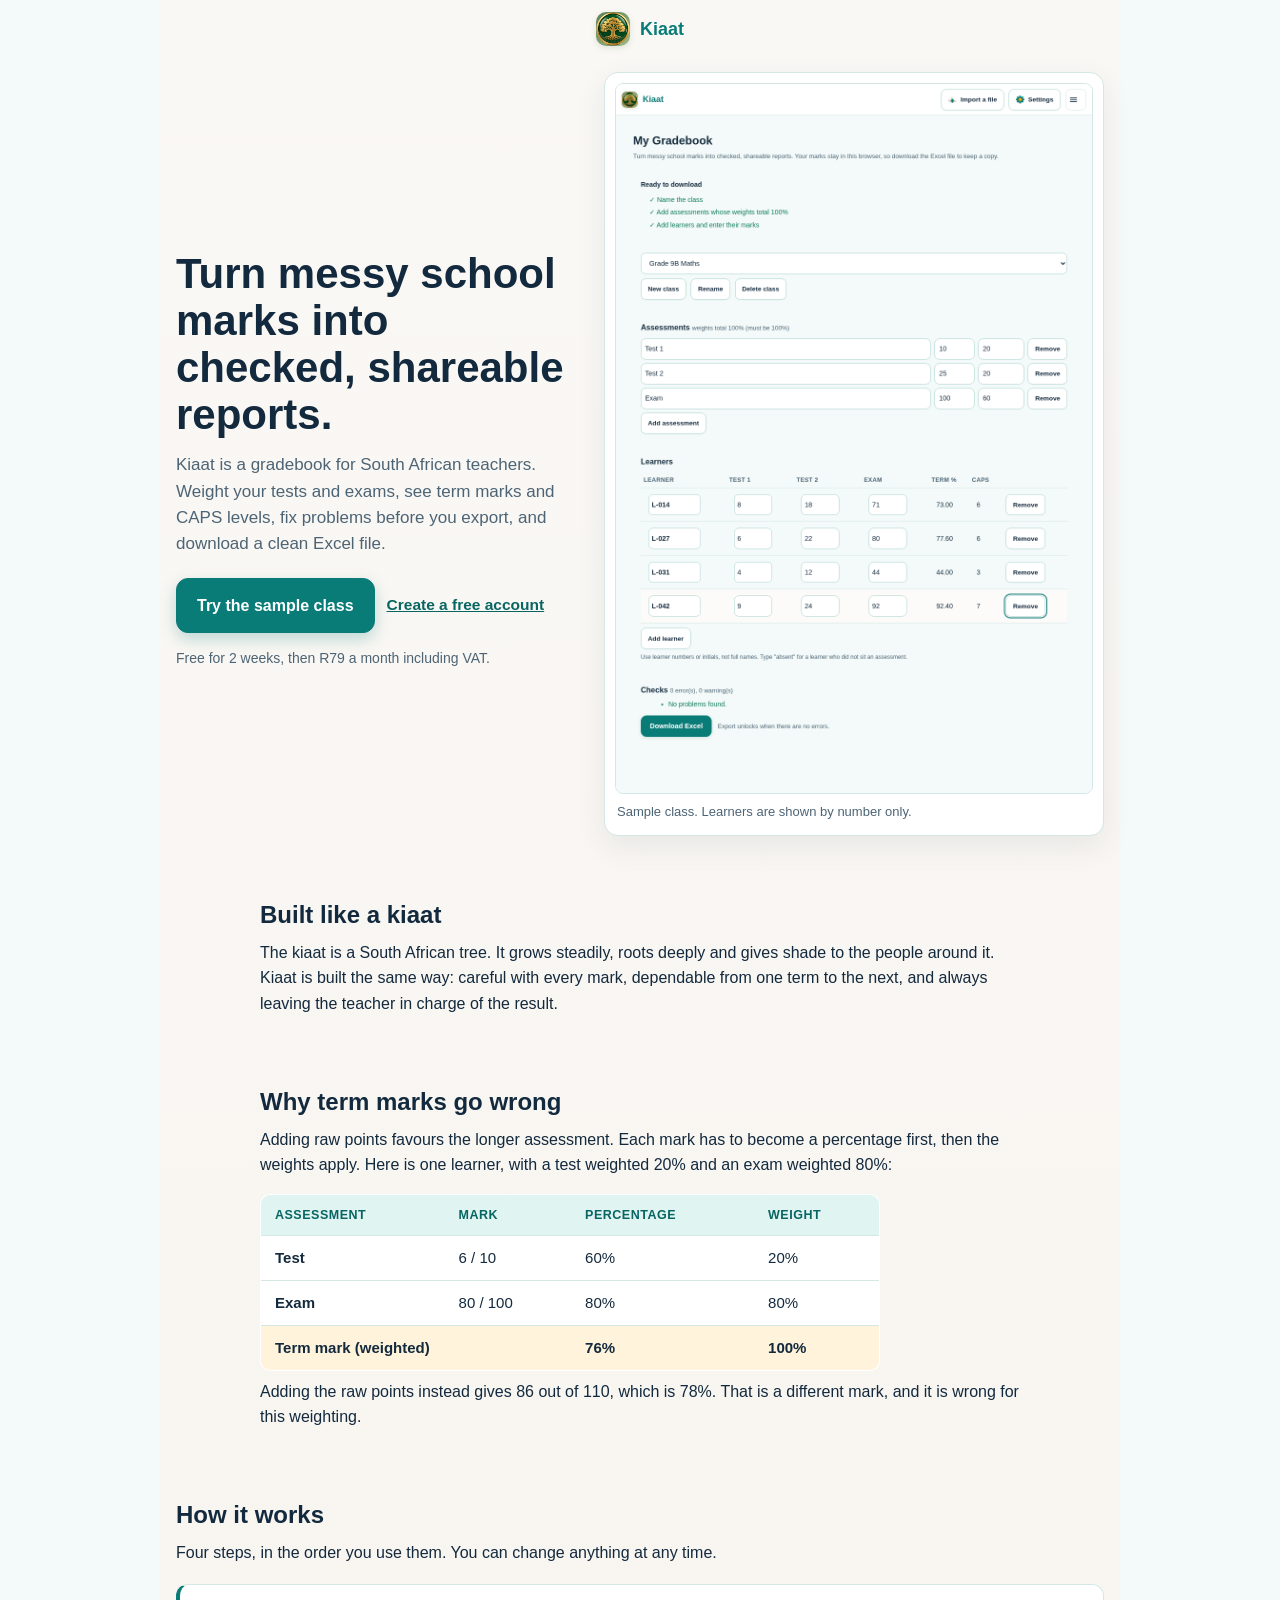
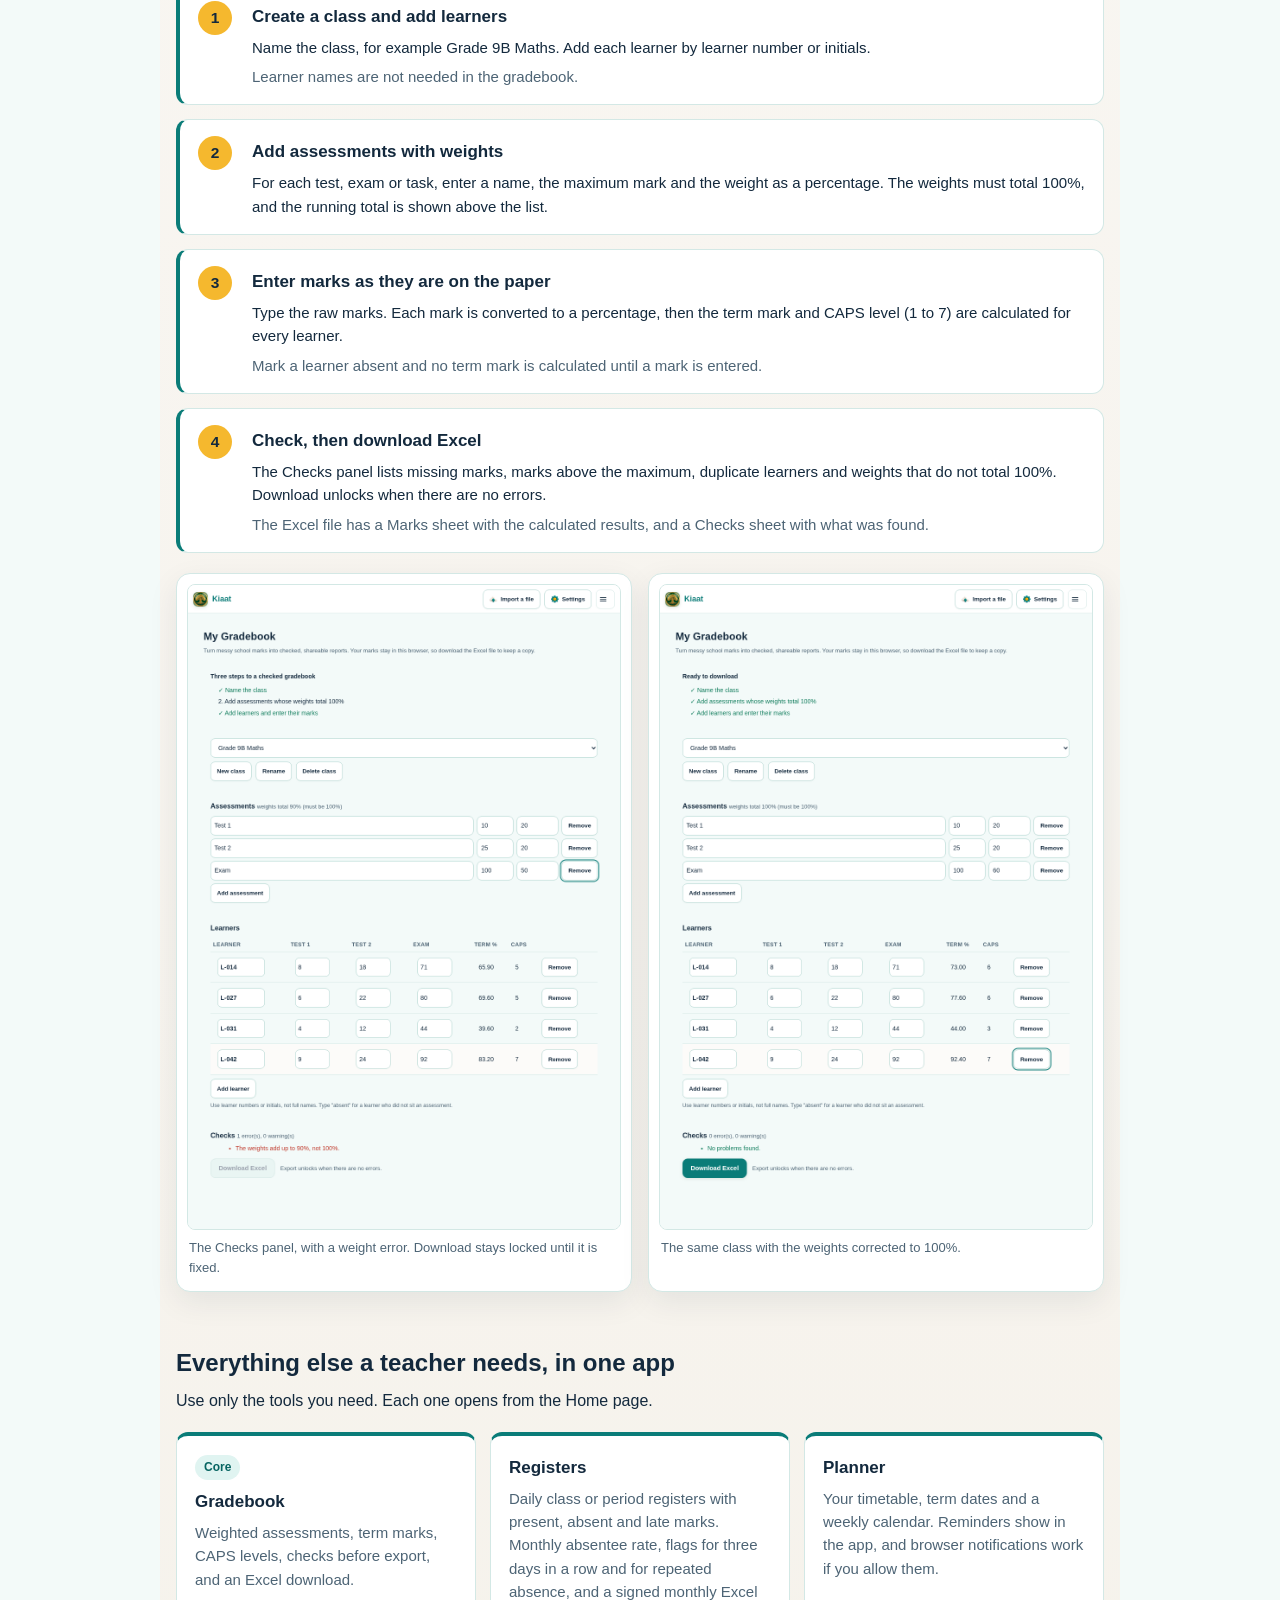
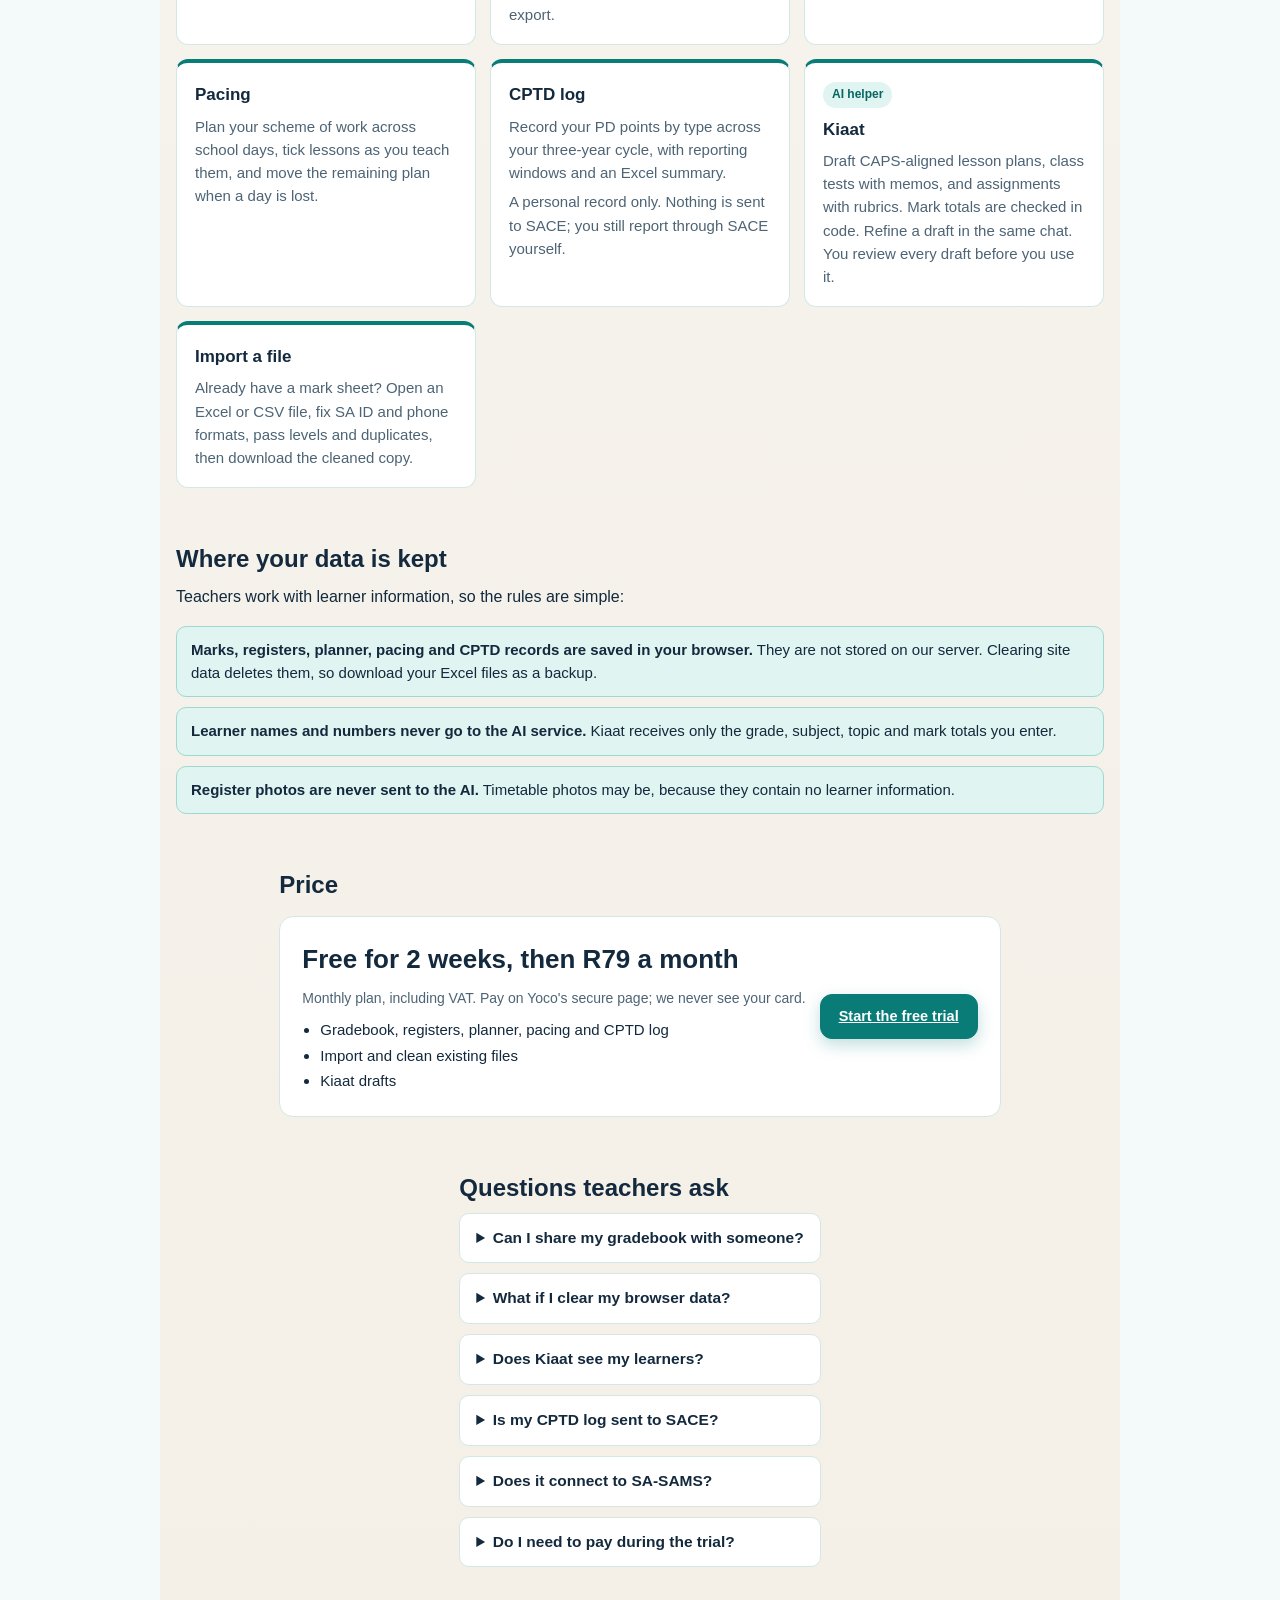
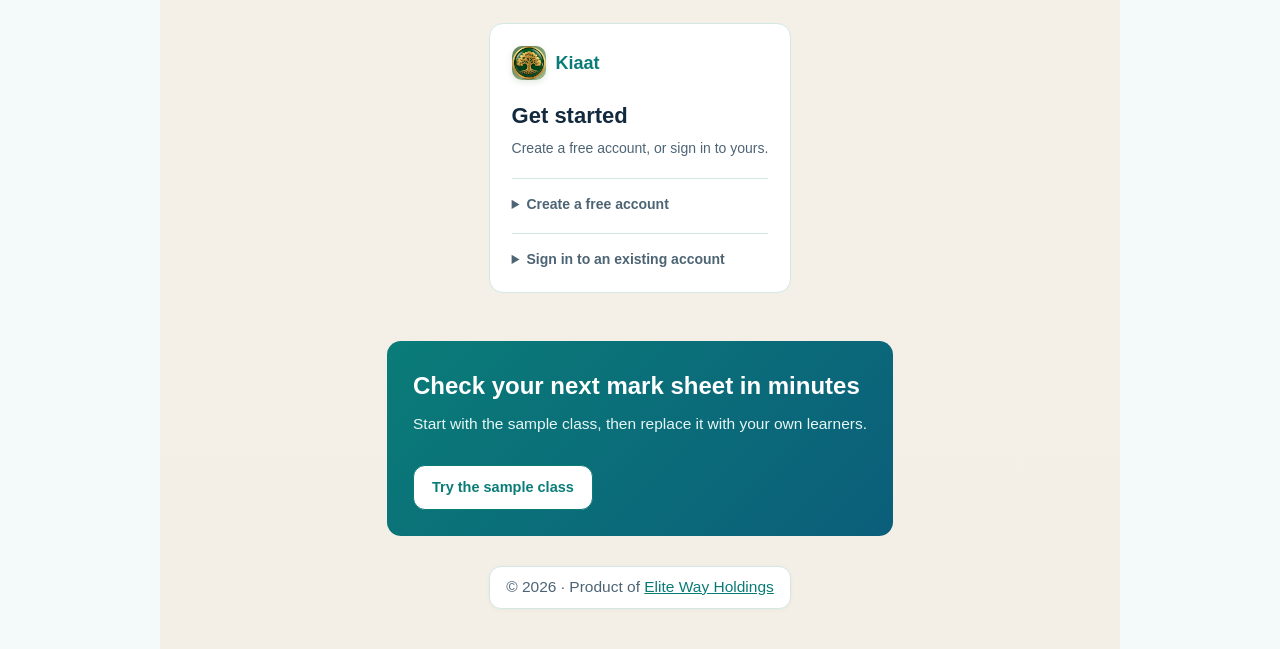
==== index.html @ b97c0412 "Rename platform to Kiaat; transparent emerald orb logo; larger header logo" ====
<!doctype html><html lang="en"><head><meta charset="utf-8"><meta name="viewport" content="width=device-width, initial-scale=1"><meta name="theme-color" content="#0A7C78"><title>Kiaat: weighted gradebook and CAPS levels for South African teachers</title><meta name="description" content="A gradebook for South African teachers with weighted assessments, CAPS levels and checks before you export to Excel. Free for 2 weeks, then R79 a month."><meta name="robots" content="index,follow,max-image-preview:large"><link rel="canonical" href="https://demo0ps.github.io/EliteSheets/"><meta property="og:type" content="website"><meta property="og:site_name" content="Kiaat"><meta property="og:title" content="Kiaat: weighted gradebook and CAPS levels for South African teachers"><meta property="og:description" content="A gradebook for South African teachers with weighted assessments, CAPS levels and checks before you export to Excel. Free for 2 weeks, then R79 a month."><meta property="og:url" content="https://demo0ps.github.io/EliteSheets/"><meta property="og:image" content="https://demo0ps.github.io/EliteSheets/web/landing-gradebook.png"><meta name="twitter:card" content="summary_large_image"><meta name="twitter:title" content="Kiaat: weighted gradebook and CAPS levels for South African teachers"><meta name="twitter:description" content="A gradebook for South African teachers with weighted assessments, CAPS levels and checks before you export to Excel. Free for 2 weeks, then R79 a month."><script type="application/ld+json">{"@context": "https://schema.org", "@graph": [{"@type": "SoftwareApplication", "name": "Kiaat", "applicationCategory": "EducationalApplication", "operatingSystem": "Any modern web browser", "description": "A gradebook for South African teachers with weighted assessments, CAPS levels and checks before you export to Excel. Free for 2 weeks, then R79 a month.", "offers": [{"@type": "Offer", "price": "0", "priceCurrency": "ZAR", "name": "2-week free trial"}, {"@type": "Offer", "price": "35", "priceCurrency": "ZAR", "name": "Monthly plan", "description": "R79 a month after the 2-week trial"}], "provider": {"@type": "Organization", "name": "Elite Way Holdings"}, "url": "https://demo0ps.github.io/EliteSheets/"}, {"@type": "FAQPage", "mainEntity": [{"@type": "Question", "name": "Is my data safe?", "acceptedAnswer": {"@type": "Answer", "text": "Gradebook marks are saved in this browser and are not sent to our server. Export the Excel file to keep a copy."}}, {"@type": "Question", "name": "What if I clear my browser data?", "acceptedAnswer": {"@type": "Answer", "text": "Clearing site data removes the saved marks. Export before you clear it, or before you switch computers."}}, {"@type": "Question", "name": "Does it work with SA-SAMS?", "acceptedAnswer": {"@type": "Answer", "text": "Kiaat does not connect to SA-SAMS. You export the checked marks and copy them across yourself."}}, {"@type": "Question", "name": "What does it cost?", "acceptedAnswer": {"@type": "Answer", "text": "Free for 2 weeks, then R79 a month."}}]}]}</script><link rel="icon" href="data:image/svg+xml,%3Csvg xmlns='http://www.w3.org/2000/svg' viewBox='0 0 32 32'%3E%3Crect width='32' height='32' rx='8' fill='%230A7C78'/%3E%3Cpath d='M8 8h16v16H8zM8 14h16M14 8v16M8 19h16M19 8v16' fill='none' stroke='white' stroke-width='1.5'/%3E%3C/svg%3E"><link rel="stylesheet" href="./web/styles.css?v=a200178c99a2"><script src="./web/app.js?v=a6cea14a397e" defer></script></head><body class="light"><a class="skip" href="#main">Skip to main content</a><div id="root"><noscript><main style="max-width:760px;margin:40px auto;padding:0 20px;font-family:sans-serif;color:#13293D"><h1>Turn messy school marks into checked, shareable reports.</h1><p>Kiaat is a gradebook for South African teachers. Build weighted assessments, see term marks and CAPS levels, run checks, and download a clean Excel file. Your marks stay in your browser. Free for 2 weeks, then R79 a month. Please enable JavaScript to use the app.</p><h2>Questions teachers ask</h2><h3>Is my data safe?</h3><p>Gradebook marks are saved in this browser and are not sent to our server. Export the Excel file to keep a copy.</p><h3>What if I clear my browser data?</h3><p>Clearing site data removes the saved marks. Export before you clear it, or before you switch computers.</p><h3>Does it work with SA-SAMS?</h3><p>Kiaat does not connect to SA-SAMS. You export the checked marks and copy them across yourself.</p><h3>What does it cost?</h3><p>Free for 2 weeks, then R79 a month.</p></main></noscript></div><div id="toast" role="status" aria-live="polite"></div><div id="modal" class="modal" hidden><div class="modal-card" role="dialog" aria-modal="true" aria-labelledby="modal-title"><div class="modal-head"><h2 id="modal-title"></h2><button id="close-modal" class="icon-button" aria-label="Close dialog">×</button></div><div id="modal-content"></div></div></div></body></html>
---- web/styles.css ----
:root, body.light {
  --bg: #F3FAF9;
  --panel: #FFFFFF;
  --panel2: #E9F5F3;
  --panel3: #DCEFEB;
  --line: #D3E8E5;
  --line-strong: #A6D0CA;
  --ink: #13293D;
  --muted: #4D6475;
  --accent: #0A7C78;
  --accent-hover: #076562;
  --accent-soft: #E0F4F1;
  --accent-border: #9ED8D1;
  --gold: #D98E04;
  --gold-soft: #FFF4DB;
  --good: #0E7C5B;
  --good-soft: #DDF5EC;
  --warn: #A35F00;
  --warn-soft: #FFF1D6;
  --bad: #C0392B;
  --bad-soft: #FDE4E0;
  --radius: 16px;
  --font: Inter, -apple-system, BlinkMacSystemFont, "Segoe UI", Roboto, sans-serif;
  --mono: ui-monospace, SFMono-Regular, Menlo, Consolas, monospace;
}

* { box-sizing: border-box; }
html, body {
  margin: 0;
  min-height: 100%;
  background: var(--bg);
  color: var(--ink);
  font-family: var(--font);
  font-size: 15.5px;
  line-height: 1.6;
  -webkit-font-smoothing: antialiased;
}
button, input, select, textarea { font: inherit; color: inherit; }
button { cursor: pointer; }
a { color: var(--accent); text-decoration: underline; }
.skip {
  position: absolute;
  left: -9999px;
  top: 10px;
  z-index: 100;
  padding: 8px 14px;
  border-radius: 8px;
  background: var(--accent);
  color: #ffffff;
  font-weight: 600;
  text-decoration: none;
}
.skip:focus { left: 12px; }
h1, h2, h3, h4, p { margin: 0; }
p { color: var(--muted); }
.mono { font-family: var(--mono); }

.icon { width: 17px; height: 17px; flex: none; }
.logo {
  display: inline-flex;
  align-items: center;
  gap: 10px;
  font-weight: 700;
  font-size: 18px;
  color: var(--ink);
}
.logo b { color: var(--accent); }
.brand-by {
  display: inline-block;
  font-size: 12px;
  font-weight: 600;
  color: var(--muted);
  margin-left: 5px;
  padding: 2px 8px;
  border-radius: 999px;
  background: var(--panel2);
  border: 1px solid var(--line);
  vertical-align: middle;
}
.logo-box {
  width: 34px;
  height: 34px;
  border-radius: 10px;
  display: grid;
  place-items: center;
  background: linear-gradient(135deg, #5F7F55, #9CBA8A);
  color: #ffffff;
  box-shadow: 0 2px 6px rgba(95, 127, 85, 0.18);
}

/* Powered by Product credit footer */
.product-credit {
  display: inline-flex;
  align-items: center;
  justify-content: center;
  gap: 10px;
  padding: 8px 16px;
  border-radius: 12px;
  background: #FFFFFF;
  border: 1px solid var(--line);
  box-shadow: 0 1px 4px rgba(31, 41, 51, 0.04);
}
.product-credit span {
  font-size: 12.5px;
  font-weight: 600;
  color: #4B5563;
  letter-spacing: 0.01em;
}
.brand-logo-img {
  height: 34px;
  width: auto;
  display: block;
  object-fit: contain;
}
.signin-powered-wrap {
  margin-top: 24px;
  padding-top: 18px;
  border-top: 1px solid var(--line);
  display: flex;
  justify-content: center;
}
.app-footer {
  margin-top: auto;
  padding: 18px 28px;
  border-top: 1px solid var(--line);
  background: var(--panel);
  display: flex;
  align-items: center;
  justify-content: space-between;
  flex-wrap: wrap;
  gap: 14px;
}
.app-footer-left {
  font-size: 13.5px;
  color: var(--muted);
}

/* Calm Badges & Buttons */
.badge {
  display: inline-flex;
  align-items: center;
  gap: 6px;
  padding: 5px 12px;
  border-radius: 999px;
  border: 1px solid var(--line);
  background: var(--panel2);
  color: var(--ink);
  font-size: 12.5px;
  font-weight: 600;
  white-space: nowrap;
}
.badge.good { color: var(--good); border-color: #86EFAC; background: var(--good-soft); }
.badge.warn { color: var(--warn); border-color: #FCD34D; background: var(--warn-soft); }
.badge.purple { color: var(--accent); border-color: var(--accent-border); background: var(--accent-soft); }

.btn {
  display: inline-flex;
  align-items: center;
  justify-content: center;
  gap: 8px;
  min-height: 44px;
  padding: 10px 18px;
  border-radius: 12px;
  border: 1px solid var(--line-strong);
  background: var(--panel);
  color: var(--ink);
  font-weight: 600;
  font-size: 14.5px;
  transition: background .15s, border-color .15s, box-shadow .15s;
  box-shadow: 0 1px 2px rgba(31, 41, 51, 0.04);
}
.btn:hover:not(:disabled) {
  border-color: var(--accent);
  background: var(--panel2);
}
.btn.primary {
  background: var(--accent);
  border-color: var(--accent);
  color: #ffffff;
  box-shadow: 0 2px 6px rgba(95, 127, 85, 0.16);
}
.btn.primary:hover:not(:disabled) {
  background: var(--accent-hover);
  border-color: var(--accent-hover);
}
.btn.success {
  background: #15803D;
  border-color: #15803D;
  color: #ffffff;
}
.btn.success:hover:not(:disabled) {
  background: #166534;
}
.btn.cyan {
  background: var(--accent-soft);
  border-color: var(--accent-border);
  color: var(--accent);
}
.btn.danger {
  background: var(--bad-soft);
  border-color: #FCA5A5;
  color: var(--bad);
}
.btn.small {
  min-height: 38px;
  padding: 7px 14px;
  font-size: 13.5px;
  border-radius: 10px;
}
.btn:disabled {
  background: var(--panel2);
  color: #9CA3AF;
  border-color: var(--line);
  cursor: not-allowed;
  box-shadow: none;
}

.icon-button {
  width: 36px;
  height: 36px;
  border-radius: 10px;
  border: 1px solid var(--line);
  background: var(--panel);
  color: var(--ink);
  display: inline-grid;
  place-items: center;
}
.icon-button:hover {
  border-color: var(--accent);
  background: var(--accent-soft);
}

/* Calm, Warm Centered Welcome & Sign-In */
.login-minimal {
  min-height: 100vh;
  display: grid;
  place-items: center;
  padding: 32px 18px;
  background: linear-gradient(180deg, #FAF8F5 0%, #F3EFE6 100%);
}
.sign-card {
  width: 100%;
  max-width: 540px;
  border: 1px solid var(--line);
  border-radius: 22px;
  background: var(--panel);
  padding: 36px 34px;
  box-shadow: 0 12px 36px rgba(31, 41, 51, 0.06);
}
.sign-card h1 {
  font-size: 26px;
  letter-spacing: -0.4px;
  margin-top: 18px;
  color: var(--ink);
}
.sign-card > p {
  margin-top: 8px;
  font-size: 15.5px;
  color: var(--muted);
}
.demo-actions {
  display: grid;
  gap: 12px;
  margin-top: 24px;
}
.demo-actions .btn { width: 100%; }
.divider-details {
  margin-top: 18px;
  border-top: 1px solid var(--line);
  padding-top: 14px;
}
.divider-details summary {
  font-size: 14px;
  font-weight: 600;
  color: var(--muted);
  cursor: pointer;
}
.divider-details summary:hover {
  color: var(--accent);
}
label {
  display: block;
  font-size: 13.5px;
  font-weight: 600;
  color: var(--ink);
  margin: 14px 0 6px;
}
input, select, textarea {
  width: 100%;
  padding: 10px 13px;
  border-radius: 10px;
  border: 1px solid var(--line-strong);
  background: var(--panel);
  color: var(--ink);
  font-size: 14.5px;
}
input::placeholder, textarea::placeholder { color: #8C9490; }
input:focus-visible, select:focus-visible, textarea:focus-visible, button:focus-visible, [tabindex]:focus-visible, summary:focus-visible {
  outline: 2px solid var(--accent);
  outline-offset: 2px;
}

/* Spacious, Calm Top Bar */
.shell {
  min-height: 100vh;
  display: flex;
  flex-direction: column;
}
.topbar {
  min-height: 66px;
  padding: 12px 28px;
  border-bottom: 1px solid var(--line);
  background: var(--panel);
  display: flex;
  align-items: center;
  justify-content: space-between;
  gap: 16px;
  flex-wrap: wrap;
}
.topbar-left {
  display: flex;
  align-items: center;
  gap: 24px;
  flex-wrap: wrap;
}
.nav {
  display: flex;
  align-items: center;
  gap: 8px;
  flex-wrap: wrap;
}
.nav-btn {
  display: inline-flex;
  align-items: center;
  gap: 8px;
  padding: 9px 15px;
  border-radius: 11px;
  border: 1px solid transparent;
  background: transparent;
  color: var(--muted);
  font-size: 14.5px;
  font-weight: 600;
}
.nav-btn:hover {
  color: var(--ink);
  background: var(--panel2);
}
.nav-btn.active {
  background: var(--accent-soft);
  color: var(--accent);
  border-color: var(--accent-border);
}
.topbar-right {
  display: flex;
  align-items: center;
  gap: 10px;
  flex-wrap: wrap;
}
.topbar-right select {
  width: auto;
  min-width: 180px;
  padding: 8px 12px;
  font-size: 13.5px;
  background: var(--panel2);
  border-color: var(--line-strong);
}
.mobile-logout { display: none; }

.page {
  width: 100%;
  max-width: 1400px;
  margin: 0 auto;
  padding: 34px 36px 56px;
}

/* Spacious, Airy 2-Column Workspace */
.simple-studio {
  display: grid;
  grid-template-columns: minmax(360px, 440px) minmax(0, 1fr);
  gap: 32px;
  align-items: start;
}

.chat-card, .result-card, .card {
  border: 1px solid var(--line);
  border-radius: var(--radius);
  background: var(--panel);
  box-shadow: 0 4px 16px rgba(31, 41, 51, 0.03);
  overflow: hidden;
}

.chat-card {
  display: flex;
  flex-direction: column;
  min-height: 580px;
  max-height: 760px;
}

.chat-top {
  padding: 18px 20px;
  border-bottom: 1px solid var(--line);
  display: flex;
  align-items: center;
  justify-content: space-between;
  gap: 12px;
  background: var(--panel2);
}
.chat-top-title {
  display: flex;
  align-items: center;
  gap: 12px;
}
.bot-avatar {
  width: 36px;
  height: 36px;
  border-radius: 11px;
  display: grid;
  place-items: center;
  background: var(--accent-soft);
  color: var(--accent);
  border: 1px solid var(--accent-border);
  flex: none;
}
.chat-top h1 { font-size: 16.5px; font-weight: 700; color: var(--ink); }
.chat-top small { font-size: 13px; color: var(--muted); display: block; }

/* Simple Picker Bar inside Assistant */
.picker-bar {
  padding: 14px 18px;
  border-bottom: 1px solid var(--line);
  background: var(--bg);
  display: flex;
  flex-direction: column;
  gap: 10px;
}
.picker-row {
  display: flex;
  gap: 8px;
  align-items: center;
}
.picker-row select { flex: 1; min-width: 0; font-size: 13.5px; padding: 8px 10px; }
.upload-drawer summary {
  font-size: 13.5px;
  color: var(--accent);
  cursor: pointer;
  font-weight: 600;
}
.upload-grid {
  display: grid;
  grid-template-columns: 1fr 1fr;
  gap: 10px;
  margin-top: 10px;
}
.upload-box {
  border: 1.5px dashed var(--line-strong);
  border-radius: 12px;
  padding: 14px;
  background: var(--panel);
  cursor: pointer;
  margin: 0;
  transition: border-color .15s, background .15s;
}
.upload-box:hover {
  border-color: var(--accent);
  background: var(--accent-soft);
}
.upload-box strong { display: block; font-size: 13.5px; color: var(--ink); }
.upload-box small { font-size: 12.5px; color: var(--muted); }
.upload-box input { display: none; }
.file-list { display: flex; flex-wrap: wrap; gap: 6px; margin-top: 8px; }
.file-chip {
  font-size: 12.5px;
  padding: 4px 10px;
  border-radius: 8px;
  background: var(--panel2);
  color: var(--ink);
  border: 1px solid var(--line);
}

/* Conversation Messages */
.messages {
  flex: 1;
  overflow-y: auto;
  padding: 20px;
  display: flex;
  flex-direction: column;
  gap: 14px;
  background: var(--panel);
}
.msg {
  display: flex;
  flex-direction: column;
  gap: 4px;
  max-width: 92%;
}
.msg.user { align-self: flex-end; }
.msg-sender {
  font-size: 12px;
  font-weight: 600;
  color: var(--muted);
}
.msg.user .msg-sender { align-self: flex-end; }
.bubble {
  padding: 13px 16px;
  border-radius: 14px;
  background: var(--panel2);
  border: 1px solid var(--line);
  color: var(--ink);
  font-size: 14.5px;
  line-height: 1.55;
  white-space: pre-wrap;
  overflow-wrap: anywhere;
}
.msg.user .bubble {
  background: var(--accent);
  border-color: var(--accent);
  color: #ffffff;
}

/* Effortless Action Bar above Chat Input */
.quick-action-bar {
  padding: 12px 18px;
  border-top: 1px solid var(--line);
  background: var(--bg);
  display: flex;
  flex-direction: column;
  gap: 8px;
}
.quick-action-bar .btn { width: 100%; justify-content: center; }
.quick-chips {
  display: flex;
  gap: 8px;
  flex-wrap: wrap;
}
.chip {
  padding: 7px 13px;
  border-radius: 999px;
  border: 1px solid var(--line-strong);
  background: var(--panel);
  color: var(--ink);
  font-size: 13px;
  font-weight: 600;
}
.chip:hover {
  border-color: var(--accent);
  background: var(--accent-soft);
  color: var(--accent);
}

.chat-compose {
  padding: 14px 18px;
  border-top: 1px solid var(--line);
  background: var(--panel2);
  display: flex;
  gap: 10px;
  align-items: center;
}
.chat-compose textarea {
  resize: none;
  height: 44px;
  padding: 10px 13px;
  font-size: 14.5px;
  background: var(--panel);
}

/* Right Side: Clean Spreadsheet Result Card */
.result-head {
  padding: 18px 22px;
  border-bottom: 1px solid var(--line);
  display: flex;
  align-items: center;
  justify-content: space-between;
  gap: 14px;
  flex-wrap: wrap;
  background: var(--panel2);
}
.result-head h2 { font-size: 18px; color: var(--ink); }
.result-head small { font-size: 13.5px; color: var(--muted); display: block; margin-top: 2px; }
.result-actions {
  display: flex;
  align-items: center;
  gap: 10px;
  flex-wrap: wrap;
}

.table-scroll {
  overflow-x: auto;
  max-width: 100%;
  background: var(--panel);
  overscroll-behavior: contain;
}

/* Excel-style editable grid (desktop). Scrolling stays inside the grid box. */
.xl-namefield { display: flex; align-items: center; gap: 8px; font-size: 13px; color: var(--muted); }
.xl-namefield span { white-space: nowrap; font-weight: 600; }
.xl-namefield input { min-width: 220px; border: 1px solid var(--line-strong); border-radius: 8px; padding: 7px 10px; font: inherit; font-size: 14px; color: var(--ink); background: var(--panel); }
.xl-wrap { border: 1px solid var(--line-strong); border-radius: 10px; background: var(--panel); display: flex; flex-direction: column; outline: none; overflow: hidden; }
.xl-wrap:focus-visible { box-shadow: 0 0 0 3px var(--accent-soft), 0 0 0 4px var(--accent-border); }
.xl-formula-bar { display: flex; align-items: center; gap: 8px; padding: 6px 10px; border-bottom: 1px solid var(--line); background: var(--panel2); }
.xl-namebox { min-width: 74px; text-align: center; font-weight: 600; font-size: 13px; border: 1px solid var(--line); border-radius: 6px; padding: 4px 8px; background: var(--panel); color: var(--ink); }
.xl-fx { color: var(--muted); font-style: italic; font-size: 13px; }
.xl-fbar { flex: 1; min-width: 0; border: 1px solid var(--line); border-radius: 6px; padding: 5px 8px; font: inherit; font-size: 13.5px; background: var(--panel); color: var(--ink); }
.xl-save { font-size: 12px; color: var(--muted); white-space: nowrap; }
.xl-scroll { max-height: min(60vh, 560px); overflow: auto; overscroll-behavior: contain; position: relative; }
.xl-table { border-collapse: separate; border-spacing: 0; font-size: 13.5px; width: max-content; min-width: 100%; }
.xl-table th, .xl-table td { border-right: 1px solid var(--line); border-bottom: 1px solid var(--line); padding: 0 8px; height: 28px; line-height: 26px; white-space: nowrap; box-sizing: border-box; }
.xl-colh { position: sticky; top: 0; z-index: 2; background: var(--panel2); font-weight: 600; color: var(--muted); text-align: center; font-size: 12px; height: 24px !important; line-height: 22px !important; }
.xl-headrow th.xl-hcell { position: sticky; top: 24px; z-index: 2; background: var(--accent-soft); font-weight: 700; text-align: left; color: var(--ink); height: auto !important; padding: 4px 8px; line-height: 1.3; min-width: 140px; }
.xl-headrow th.xl-hcell .th-col-wrap { white-space: normal; }
.xl-corner, .xl-rowh { position: sticky; left: 0; z-index: 1; background: var(--panel2); color: var(--muted); font-size: 12px; text-align: center; min-width: 46px; width: 46px; font-weight: 500; }
.xl-corner { z-index: 4; top: 0; }
.xl-headrow .xl-rowh { top: 24px; z-index: 3; }
.xl-table thead .xl-corner { position: sticky; }
.xl-cell { min-width: 140px; max-width: 360px; overflow: hidden; text-overflow: ellipsis; background: var(--panel); color: var(--ink); cursor: cell; padding: 0 8px; }
.xl-cell.xl-empty { background: #FDF7EE; }
.xl-cell.xl-warned { box-shadow: inset 3px 0 0 var(--warn); }
.xl-cell.xl-sel { background: var(--accent-soft); }
.xl-cell.xl-active { outline: 2px solid var(--accent); outline-offset: -2px; background: var(--panel); z-index: 1; position: relative; }
.xl-cell.xl-editing { outline: 2px solid var(--accent); outline-offset: -2px; background: var(--panel); white-space: pre; overflow: visible; z-index: 5; position: relative; cursor: text; }
.xl-tabs { display: flex; gap: 4px; padding: 6px 8px 0; border-top: 1px solid var(--line); background: var(--panel2); }
.xl-tab { padding: 5px 14px; border: 1px solid var(--line); border-bottom: none; border-radius: 8px 8px 0 0; background: var(--panel); font-size: 13px; font-weight: 600; color: var(--muted); }
.xl-tab.active { color: var(--accent); border-color: var(--accent-border); border-top: 2px solid var(--accent); }
.xl-warn { margin: 8px 10px; padding: 9px 12px; border-radius: 8px; background: var(--warn-soft); border: 1px solid var(--warn); color: var(--ink); font-size: 13px; line-height: 1.45; }
.xl-warn[hidden] { display: none; }
.xl-mobile-note { display: none; }
.m-tabbar { display: none; }
.chat-card, .messages, .xl-scroll { overscroll-behavior: contain; }
table {
  width: 100%;
  border-collapse: collapse;
  font-size: 14.5px;
}
th, td {
  padding: 13px 16px;
  border-bottom: 1px solid var(--line);
  text-align: left;
  white-space: nowrap;
  color: var(--ink);
}
th {
  font-size: 12.5px;
  text-transform: uppercase;
  letter-spacing: 0.04em;
  color: var(--muted);
  background: var(--bg);
  font-weight: 700;
}
tbody tr:hover td {
  background: #FCFBF9;
}
tbody td:first-child { font-weight: 600; color: var(--ink); }
.missing {
  display: inline-block;
  padding: 3px 10px;
  border-radius: 6px;
  background: var(--warn-soft);
  border: 1px solid #FCD34D;
  color: var(--warn);
  font-size: 12.5px;
  font-weight: 600;
}
.table-empty {
  padding: 54px 24px;
  text-align: center;
  color: var(--muted);
  font-size: 15.5px;
}

/* Quiet Optional Details */
.quiet-details {
  border-top: 1px solid var(--line);
  padding: 14px 20px;
  background: var(--panel2);
  border-radius: 12px;
}
.quiet-details > summary {
  font-size: 13.5px;
  font-weight: 600;
  color: var(--muted);
  cursor: pointer;
}
.quiet-body {
  padding-top: 14px;
  display: grid;
  gap: 14px;
}
.quiet-buttons {
  display: flex;
  gap: 8px;
  flex-wrap: wrap;
}
.checks {
  max-height: 220px;
  overflow-y: auto;
  display: grid;
  gap: 6px;
}
.check {
  padding: 9px 13px;
  border-radius: 8px;
  border: 1px solid var(--line);
  background: var(--panel);
  font-size: 13.5px;
}
.check.fail { border-color: #FCA5A5; background: var(--bad-soft); }
.check small { display: block; color: var(--muted); margin-top: 4px; }

/* Secondary Pages (Templates, Past Files & Settings, Admin) */
.page-heading {
  display: flex;
  align-items: center;
  justify-content: space-between;
  gap: 14px;
  flex-wrap: wrap;
  margin-bottom: 22px;
}
.page-heading h1 { font-size: 24px; color: var(--ink); }
.jobs-table, .customer-table {
  border: 1px solid var(--line);
  border-radius: var(--radius);
  background: var(--panel);
  overflow-x: auto;
}
.knowledge-grid, .settings-grid {
  display: grid;
  grid-template-columns: repeat(2, minmax(0, 1fr));
  gap: 20px;
}
.knowledge-card, .settings-panel {
  border: 1px solid var(--line);
  border-radius: var(--radius);
  background: var(--panel);
  padding: 24px;
  box-shadow: 0 2px 10px rgba(31, 41, 51, 0.03);
}
.knowledge-card h3, .settings-panel h2 { font-size: 18px; margin-bottom: 6px; color: var(--ink); }
.field-row { display: grid; grid-template-columns: 1fr 1fr; gap: 12px; }
.toggle {
  display: flex;
  align-items: center;
  gap: 10px;
  margin: 14px 0;
  cursor: pointer;
}
.toggle input { width: 18px; height: 18px; margin: 0; }
.settings-actions {
  margin-top: 16px;
  display: flex;
  justify-content: flex-end;
}
.section-heading {
  margin: 24px 0 12px;
  display: flex;
  align-items: center;
  justify-content: space-between;
  gap: 12px;
  flex-wrap: wrap;
}

/* Modal & Toast */
.modal {
  position: fixed;
  inset: 0;
  background: rgba(31, 41, 51, 0.35);
  backdrop-filter: blur(2px);
  display: grid;
  place-items: center;
  padding: 20px;
  z-index: 60;
}
.modal[hidden] { display: none; }
.modal-card {
  width: min(640px, 100%);
  max-height: 85vh;
  overflow: auto;
  border: 1px solid var(--line);
  border-radius: 18px;
  background: var(--panel);
  color: var(--ink);
  padding: 26px;
  box-shadow: 0 20px 50px rgba(31, 41, 51, 0.14);
}
.modal-head {
  display: flex;
  justify-content: space-between;
  align-items: center;
  gap: 12px;
  margin-bottom: 14px;
}
.modal pre {
  max-height: 320px;
  overflow: auto;
  font-size: 12.5px;
  padding: 14px;
  border-radius: 10px;
  background: var(--panel2);
  border: 1px solid var(--line);
  color: var(--ink);
  white-space: pre-wrap;
  overflow-wrap: anywhere;
}

#toast {
  position: fixed;
  bottom: 24px;
  left: 50%;
  transform: translateX(-50%);
  z-index: 80;
  padding: 12px 22px;
  max-width: calc(100vw - 32px);
  border-radius: 12px;
  border: 1px solid var(--accent-border);
  background: var(--panel);
  color: var(--ink);
  box-shadow: 0 10px 30px rgba(31, 41, 51, 0.12);
  font-size: 14.5px;
  font-weight: 600;
  display: none;
}
#toast.visible { display: block; }
#toast.error { background: var(--bad-soft); color: var(--bad); border-color: #FCA5A5; }

body.compact td, body.compact th { padding: 8px 12px; }

.th-col-wrap {
  display: flex;
  flex-direction: column;
  gap: 6px;
  min-width: 122px;
}
.col-map-select {
  width: 100%;
  font-size: 12.5px;
  font-weight: 500;
  padding: 5px 8px;
  border-radius: 8px;
  background: var(--panel);
  color: var(--ink);
  border: 1px solid var(--line-strong);
  cursor: pointer;
}
.col-map-select.unmapped {
  border-color: #D97706;
  background: var(--warn-soft);
  color: var(--warn);
}

.clean-toolbar {
  display: flex;
  flex-wrap: wrap;
  align-items: center;
  gap: 10px;
  padding: 12px 20px;
  border-bottom: 1px solid var(--line);
  background: var(--bg);
}
.clean-toolbar span {
  font-size: 13px;
  font-weight: 600;
  color: var(--muted);
  margin-right: 4px;
}

.feature-banner {
  background: var(--panel);
  border: 1px solid var(--line);
  border-radius: 16px;
  padding: 20px 24px;
  margin-bottom: 20px;
  display: flex;
  flex-direction: column;
  gap: 12px;
  box-shadow: 0 2px 10px rgba(31, 41, 51, 0.03);
}
.prompt-row {
  display: flex;
  gap: 10px;
  align-items: center;
}
.prompt-row input {
  flex: 1;
  min-width: 0;
}
.cell-input, .head-input {
  width: 100%;
  min-width: 95px;
  padding: 7px 9px;
  font-size: 14px;
  border-radius: 8px;
  border: 1px solid transparent;
  background: transparent;
  color: var(--ink);
}
.head-input {
  font-weight: 700;
  border-color: var(--line);
  background: var(--panel);
}
.cell-input:focus, .head-input:focus {
  border-color: var(--accent);
  background: var(--panel);
  outline: none;
}
.quote-summary-box {
  margin-top: 18px;
  padding: 18px 22px;
  border-radius: 14px;
  background: var(--panel);
  border: 1px solid var(--line);
  display: flex;
  flex-wrap: wrap;
  justify-content: space-between;
  align-items: center;
  gap: 16px;
}
.quote-totals {
  display: flex;
  gap: 24px;
  align-items: baseline;
  flex-wrap: wrap;
}
.quote-totals div {
  font-size: 13.5px;
  color: var(--muted);
}
.quote-totals strong {
  font-size: 19px;
  color: var(--ink);
  display: block;
}

.sheet-tabs-bar {
  display: flex;
  flex-wrap: wrap;
  align-items: center;
  gap: 8px;
  padding: 12px 18px;
  border-top: 1px solid var(--line);
  background: var(--panel2);
}
.sheet-tab-btn {
  padding: 7px 14px;
  font-size: 13px;
  font-weight: 600;
  border-radius: 9px;
  border: 1px solid var(--line-strong);
  background: var(--panel);
  color: var(--muted);
  cursor: pointer;
}
.sheet-tab-btn.active {
  background: var(--accent);
  color: #ffffff;
  border-color: var(--accent);
}

/* Spacious, Calm Welcome Action Cards & Step 1-2-3 Guide */
.steps-strip {
  display: grid;
  grid-template-columns: repeat(3, 1fr);
  gap: 12px;
  margin-bottom: 16px;
  padding-bottom: 16px;
  border-bottom: 1px solid var(--line);
}
.step-pill {
  display: flex;
  align-items: center;
  gap: 10px;
  padding: 10px 14px;
  border-radius: 12px;
  background: var(--panel2);
  border: 1px solid var(--line);
}
.step-num {
  width: 28px;
  height: 28px;
  border-radius: 999px;
  background: var(--accent);
  color: #ffffff;
  font-size: 13px;
  font-weight: 700;
  display: grid;
  place-items: center;
  flex: none;
}
.step-pill div strong {
  display: block;
  font-size: 13.5px;
  color: var(--ink);
}
.step-pill div small {
  display: block;
  font-size: 12px;
  color: var(--muted);
}
.vertical-welcome {
  margin-bottom: 24px;
  padding: 22px 24px;
  border-radius: 18px;
  background: var(--panel);
  border: 1px solid var(--line);
  box-shadow: 0 4px 16px rgba(31, 41, 51, 0.03);
}
.vertical-welcome-head {
  display: flex;
  justify-content: space-between;
  align-items: center;
  flex-wrap: wrap;
  gap: 12px;
  margin-bottom: 16px;
}
.vertical-welcome-head h2 {
  font-size: 19px;
  font-weight: 700;
  color: var(--ink);
}
.vertical-cards-grid {
  display: grid;
  grid-template-columns: repeat(3, 1fr);
  gap: 16px;
}
.v-action-card {
  display: flex;
  flex-direction: column;
  align-items: flex-start;
  text-align: left;
  gap: 6px;
  padding: 18px 20px;
  border-radius: 14px;
  border: 1px solid var(--line);
  background: var(--bg);
  color: var(--ink);
  transition: transform .12s, border-color .15s, background .15s, box-shadow .15s;
}
.v-action-card:hover {
  transform: translateY(-1px);
  background: var(--panel);
  border-color: var(--accent);
  box-shadow: 0 6px 18px rgba(95, 127, 85, 0.08);
}
.v-action-card strong {
  font-size: 15px;
  font-weight: 700;
  color: var(--ink);
}
.v-action-card small {
  font-size: 13.5px;
  color: var(--muted);
  line-height: 1.45;
}

/* Interactive On-Screen Pointer / Spotlight Tour ("Click This -> Then This -> Then That") */
@keyframes tourPulse {
  0%, 100% { box-shadow: 0 0 0 4px #5F7F55, 0 0 0 10px rgba(95, 127, 85, 0.22); }
  50% { box-shadow: 0 0 0 5px #5F7F55, 0 0 0 16px rgba(95, 127, 85, 0.10); }
}
.tour-active-target {
  position: relative;
  z-index: 95 !important;
  border-radius: 12px;
  animation: tourPulse 1.8s infinite ease-in-out;
}
.tour-popover {
  position: fixed;
  z-index: 99;
  width: min(370px, calc(100vw - 28px));
  background: #FFFFFF;
  color: #1F2933;
  border: 2px solid #5F7F55;
  border-radius: 18px;
  padding: 20px 22px;
  box-shadow: 0 20px 50px rgba(15, 23, 42, 0.22);
  transition: top .22s ease, left .22s ease;
}
.tour-popover-head {
  display: flex;
  align-items: center;
  justify-content: space-between;
  gap: 10px;
  margin-bottom: 10px;
}
.tour-step-badge {
  display: inline-flex;
  align-items: center;
  gap: 6px;
  padding: 4px 11px;
  border-radius: 999px;
  background: #EEF3E8;
  color: #5F7F55;
  font-size: 12.5px;
  font-weight: 700;
}
.tour-popover h3 {
  font-size: 16.5px;
  font-weight: 700;
  color: #1F2933;
  margin-bottom: 6px;
}
.tour-popover p {
  font-size: 14px;
  color: #4B5563;
  line-height: 1.5;
  margin: 0;
}
.tour-popover-actions {
  display: flex;
  align-items: center;
  justify-content: space-between;
  gap: 8px;
  margin-top: 16px;
  padding-top: 12px;
  border-top: 1px solid #E2DDD3;
}

@media (max-width: 960px) {
  .simple-studio, .knowledge-grid, .settings-grid, .field-row, .upload-grid, .vertical-cards-grid, .steps-strip {
    grid-template-columns: 1fr;
  }
  .chat-card { min-height: 480px; max-height: none; }
}
/* Phones and tablets (1024px and below): no Excel grid, bottom tab bar, open-on-PC prompt. */
@media (max-width: 1024px) {
  body { padding-bottom: 88px; }
  .simple-studio { grid-template-columns: 1fr; }
  .topbar, .topbar-left { min-width: 0; max-width: 100%; }
  .nav { overflow-x: auto; white-space: nowrap; flex-wrap: nowrap; max-width: 100%; min-width: 0; width: 100%; }
  .xl-wrap { display: none; }
  .xl-mobile-note { display: block; margin: 12px; padding: 14px 16px; border-radius: 12px; background: var(--warn-soft); border: 1px solid var(--warn); font-size: 14px; line-height: 1.5; color: var(--ink); }
  .xl-mobile-note p { margin: 6px 0 10px; color: var(--muted); }
  .xl-mobile-note .btn { min-height: 44px; }
  .xl-namefield { width: 100%; }
  .xl-namefield input { min-width: 0; flex: 1; }
  body:not([data-mtab="sheet"]) .result-card { display: none; }
  body[data-mtab="sheet"] .chat-card { display: none; }
  .m-tabbar { display: grid; grid-auto-flow: column; grid-auto-columns: 1fr; position: fixed; left: 0; right: 0; bottom: 0; z-index: 60; background: var(--panel); border-top: 1px solid var(--line-strong); padding: 6px 6px calc(6px + env(safe-area-inset-bottom)); box-shadow: 0 -4px 16px rgba(31, 41, 51, 0.06); }
  .m-tabbar[hidden] { display: none !important; }
  .m-tab { min-height: 56px; border: 0; background: transparent; border-radius: 12px; display: flex; flex-direction: column; align-items: center; justify-content: center; gap: 2px; font-size: 12.5px; font-weight: 600; color: var(--muted); font-family: inherit; }
  .m-tab .m-ico { font-size: 20px; line-height: 1; }
  .m-tab.active { color: var(--accent); background: var(--accent-soft); }
}
@media (max-width: 760px) {
  .topbar { padding: 12px 16px; }
  .page { padding: 16px 14px 32px; }
  .mobile-logout { display: inline-grid; }
  #logout { display: none; }
  .picker-row { flex-direction: column; align-items: stretch; }
}

/* Batch 2: per-file status labels (all screens) */
.file-status-list { list-style: none; margin: 10px 0 0; padding: 0; display: grid; gap: 6px; }
.file-status-row { display: flex; flex-wrap: wrap; align-items: center; gap: 8px 10px; padding: 8px 10px; border: 1px solid var(--line); border-radius: 10px; background: var(--panel); font-size: 13.5px; }
.file-status-name { flex: 1 1 180px; min-width: 0; overflow-wrap: anywhere; font-weight: 600; color: var(--ink); }
.file-state { display: inline-flex; align-items: center; padding: 3px 10px; border-radius: 999px; font-size: 12.5px; font-weight: 700; white-space: nowrap; }
.file-state.ok { background: var(--good-soft); color: var(--good); }
.file-state.bad { background: var(--bad-soft); color: var(--bad); }
.file-state.waiting { background: var(--accent-soft); color: var(--accent); }
.file-state-note { flex-basis: 100%; color: var(--muted); font-size: 12.5px; }
.file-remove { border: 1px solid var(--line-strong); background: var(--panel); color: var(--ink); border-radius: 8px; padding: 6px 12px; font: inherit; font-size: 13px; cursor: pointer; }

/* Batch 2: read-only review cards (phones and tablets only) */
.xl-cards { display: none; }
.xl-miss { color: var(--warn); font-style: italic; font-weight: 600; }
.xl-cards-note { font-size: 13px; color: var(--muted); margin: 4px 2px; }
.xl-card { border: 1px solid var(--line); border-radius: 12px; background: var(--panel); overflow: hidden; }
.xl-card > summary { list-style: none; cursor: pointer; padding: 12px 14px; display: grid; gap: 4px; min-height: 44px; }
.xl-card > summary::-webkit-details-marker { display: none; }
.xl-card-title { font-weight: 700; font-size: 15px; color: var(--ink); overflow-wrap: anywhere; }
.xl-card-brief { display: grid; gap: 2px; font-size: 13px; color: var(--muted); }
.xl-card-brief b { color: var(--ink); font-weight: 600; }
.xl-card-flag { justify-self: start; font-size: 12px; font-weight: 700; color: var(--warn); background: var(--warn-soft); border-radius: 999px; padding: 2px 9px; }
.xl-card-ok { justify-self: start; font-size: 12px; font-weight: 700; color: var(--good); background: var(--good-soft); border-radius: 999px; padding: 2px 9px; }
.xl-card-body { border-top: 1px solid var(--line); padding: 6px 14px 12px; display: grid; gap: 6px; }
.xl-card-row { display: flex; justify-content: space-between; gap: 12px; font-size: 14px; }
.xl-card-row span { color: var(--muted); }
.xl-card-row strong { text-align: right; overflow-wrap: anywhere; color: var(--ink); font-weight: 600; }

/* Batch 2: phones and tablets: big actions and 44px touch targets */
@media (max-width: 1024px) {
  .xl-cards { display: grid; gap: 10px; margin: 0 12px 12px; }
  #tour-open-btn, #inspect-files, #load-example, #send-chat { min-height: 52px; font-size: 16px; }
  #download-output { min-height: 56px; font-size: 16px; padding: 12px 18px; }
  #download-output, #inspect-files { width: 100%; }
  .upload-box { min-height: 96px; font-size: 15px; }
  .btn, .nav-btn, .icon-button, .m-tab, .file-remove, .xl-tab { min-height: 44px; }
  .btn.small { min-height: 44px; padding-top: 10px; padding-bottom: 10px; }
  .icon-button { min-width: 44px; }
  .file-chip button { min-width: 44px; min-height: 44px; }
  select, input:not([type="checkbox"]):not([type="radio"]) { min-height: 44px; }
}

/* Batch 3: dropped-connection banner and share dialog */
.xl-net { display: flex; flex-wrap: wrap; align-items: center; justify-content: space-between; gap: 8px 12px; margin: 8px 10px 0; padding: 9px 12px; border-radius: 8px; background: var(--warn-soft); border: 1px solid var(--warn); color: var(--ink); font-size: 13.5px; line-height: 1.45; }
.xl-net[hidden] { display: none; }
.xl-net-actions { display: inline-flex; gap: 8px; flex-wrap: wrap; }
.share-days { border: 1px solid var(--line); border-radius: 10px; padding: 10px 14px; margin: 12px 0; display: flex; flex-wrap: wrap; gap: 10px 18px; }
.share-days label { display: inline-flex; align-items: center; gap: 6px; min-height: 44px; }
.share-row { display: flex; gap: 8px; flex-wrap: wrap; align-items: center; margin: 6px 0 10px; }
.share-row input { flex: 1 1 220px; min-width: 0; border: 1px solid var(--line-strong); border-radius: 8px; padding: 9px 10px; font: inherit; font-size: 14px; background: var(--panel); color: var(--ink); min-height: 44px; }

/* Helper on phones and tablets: the message list scrolls inside the card, not the page */
@media (max-width: 1024px) {
  .simple-studio .chat-card {
    min-height: 360px;
    max-height: calc(100vh - 330px);
    max-height: calc(100dvh - 330px);
  }
  .simple-studio .chat-card .messages {
    min-height: 0;
    overflow-y: auto;
    overscroll-behavior: contain;
    -webkit-overflow-scrolling: touch;
  }
}

/* Helper on phones: more room for messages, typing bar always reachable */
@media (max-width: 1024px) {
  .simple-studio .chat-card .chat-top small { display: none; }
  .simple-studio .chat-card .chat-top { padding: 10px 14px; }
  #tour-open-btn > span > span { display: none; }
  .simple-studio .chat-card .quick-chips { flex-wrap: nowrap; overflow-x: auto; -webkit-overflow-scrolling: touch; }
  .simple-studio .chat-card .quick-chips .chip { flex: 0 0 auto; min-height: 44px; }
  .simple-studio .chat-card .chat-compose { padding: 10px 12px; }
  .simple-studio .chat-card .chat-compose textarea { font-size: 16px; min-height: 44px; }
  .simple-studio .chat-card .messages { padding: 14px; }
}

/* Helper on phones: full-height card between a slim top bar and the bottom tab bar */
@media (max-width: 1024px) {
  .shell .topbar { padding: 8px 12px; gap: 8px; }
  .shell .topbar-left .nav,
  .shell #vertical-picker,
  .shell #help,
  .shell .app-footer { display: none; }
  .shell .page { padding-bottom: 0; }
  .simple-studio .chat-card {
    min-height: 420px;
    max-height: none;
    height: calc(100dvh - 212px);
    height: calc(100vh - 212px);
    margin: 8px 8px 0;
  }
  .simple-studio .chat-card .messages { flex: 1 1 auto; }
}

/* Phone menu for the Helper page: links, mode picker and Guide live behind the menu button */
.mobile-menu-btn { display: none; }
@media (max-width: 1024px) {
  .shell .mobile-menu-btn { display: inline-flex; min-width: 44px; min-height: 44px; }
  .shell.menu-open .topbar {
    position: fixed; inset: 0; z-index: 95; overflow-y: auto;
    display: grid; grid-template-columns: 1fr auto auto; align-content: start; gap: 10px;
    padding: 12px 16px 24px; background: var(--panel);
  }
  .shell.menu-open .topbar-left,
  .shell.menu-open .topbar-right { display: contents; }
  .shell.menu-open .logo { grid-column: 1; }
  .shell.menu-open #logout,
  .shell.menu-open #mobile-logout { grid-column: 2; }
  .shell.menu-open #mobile-menu { grid-column: 3; }
  .shell.menu-open .nav { display: flex; flex-direction: column; align-items: stretch; grid-column: 1 / -1; gap: 6px; }
  .shell.menu-open .nav-btn { width: 100%; justify-content: flex-start; min-height: 48px; font-size: 16px; }
  .shell.menu-open #vertical-picker,
  .shell.menu-open #workspace-picker { display: block; grid-column: 1 / -1; width: 100%; min-height: 48px; }
  .shell.menu-open #help { display: inline-flex; grid-column: 1 / -1; justify-content: center; min-height: 48px; }
}
@media (max-width: 1024px) {
  .shell.menu-open .logo,
  .shell.menu-open #logout,
  .shell.menu-open #mobile-logout,
  .shell.menu-open #mobile-menu { grid-row: 1; }
  .shell.menu-open .nav { grid-row: 2; }
}

/* Phone Helper: sign-out moves into the menu; the page stays still so the chat box gets the touch scroll */
@media (max-width: 1024px) {
  .shell #logout,
  .shell #mobile-logout { display: none; }
  .shell.menu-open #mobile-logout {
    display: inline-flex; grid-column: 1 / -1; grid-row: auto; justify-content: center;
    width: 100%; min-height: 48px; gap: 8px; border-radius: 11px; font-size: 16px;
  }
  .shell.menu-open #mobile-logout::after { content: "Sign out"; font-weight: 600; }
  html.helper-view, html.helper-view body { overflow: hidden; height: 100%; overscroll-behavior: none; }
  html.helper-view .shell { height: 100dvh; overflow: hidden; }
  html.helper-view .shell main { overflow: hidden; }
  .simple-studio .chat-card .messages { overscroll-behavior: auto; }
}

/* Phone Helper: upload choices open as a pop-up over the chat, so the typing box never moves */
@media (max-width: 1024px) {
  .simple-studio .upload-drawer[open] > div {
    position: fixed; left: 10px; right: 10px; top: 226px; z-index: 90;
    max-height: calc(100dvh - 430px); min-height: 180px; overflow-y: auto; -webkit-overflow-scrolling: touch;
    margin-top: 0 !important; padding: 16px; border-radius: 14px;
    background: var(--panel); border: 1px solid var(--line-strong);
    box-shadow: 0 12px 40px rgba(31, 41, 51, 0.22);
  }
}

/* Credit meter on Past Files & Settings */
.credit-meter { margin: 0 0 16px; padding: 14px 16px; border: 1px solid var(--line); border-radius: 12px; background: var(--panel); }
.cm-head { display: flex; justify-content: space-between; align-items: baseline; gap: 12px; }
.cm-left { font-size: 20px; font-weight: 700; color: var(--accent); }
.cm-bar { height: 10px; border-radius: 999px; background: var(--panel2); overflow: hidden; margin: 10px 0 6px; }
.cm-bar span { display: block; height: 100%; background: var(--accent); border-radius: 999px; }
.credit-meter.cm-warn .cm-left { color: var(--warn); }
.credit-meter.cm-warn .cm-bar span { background: var(--warn); }
.cm-note { margin: 4px 0 0; font-size: 13px; color: var(--muted); }

/* Admin credits (Batch 1) */
.credit-admin{margin-bottom:18px}
.credit-admin-panel{display:grid;gap:12px}
.credit-admin-tools{display:flex;gap:10px;flex-wrap:wrap}
.credit-admin-tools input{flex:1 1 240px;min-height:44px}
.credit-admin-tools select{min-height:44px}
.credit-table{width:100%;border-collapse:collapse;font-size:14px}
.credit-table th,.credit-table td{text-align:left;padding:10px 8px;border-bottom:1px solid rgba(0,0,0,.08);vertical-align:top}
.credit-table th{font-weight:600;white-space:nowrap}
.credit-actions{display:flex;gap:6px;flex-wrap:wrap}
.cr-pill{display:inline-block;padding:2px 10px;border-radius:999px;font-size:12px;font-weight:600}
.cr-ok{background:#e6f4ea;color:#17602b}
.cr-low{background:#fff4d6;color:#7a5200}
.cr-zero{background:#fde2e1;color:#8a1c17}
.credit-settings{display:grid;gap:8px;max-width:360px;border-top:1px solid rgba(0,0,0,.08);padding-top:14px}
.credit-settings h3{margin:0}
.credit-audit{padding-left:18px;font-size:14px}
@media (max-width:1024px){.credit-table thead{display:none}.credit-table tr{display:block;border-bottom:1px solid rgba(0,0,0,.1);padding:8px 0}.credit-table td{display:block;border:0;padding:4px 0}}
.cr-paused{background:#ebe9fb;color:#3b2f9a}

/* Admin margin and exports (Batch 3) */
.credit-margin{display:grid;gap:10px;padding-bottom:14px;border-bottom:1px solid rgba(0,0,0,.08)}
.credit-margin h3{margin:0}
.credit-margin-grid{display:grid;grid-template-columns:repeat(auto-fit,minmax(150px,1fr));gap:10px;margin:0}
.credit-margin-grid dt{font-size:13px;color:#5b6472}
.credit-margin-grid dd{margin:2px 0 0;font-size:18px;font-weight:600}
.credit-table input[type=checkbox]{width:18px;height:18px;min-height:0}

/* 3D icons (generated set) */
.icon-3d{width:1.3em;height:1.3em;object-fit:contain;vertical-align:-0.25em;display:inline-block;flex:none}

/* Gradebook layout: assessment rows stack on small screens */
.gb-arow{display:grid;grid-template-columns:minmax(0,1fr) 84px 96px auto;gap:8px;align-items:center;margin-bottom:8px}
.gb-arow input{padding:8px;min-width:0;width:100%}
@media (max-width:640px){
  .gb-arow{grid-template-columns:1fr 1fr auto}
  .gb-arow .gb-name{grid-column:1 / -1}
}

.m-tab .icon-3d { width: 26px; height: 26px; }

/* Home page: three-step start and one card per tool */
.home-lede{font-size:15px;color:var(--muted);margin:4px 0 0}
.home-start{background:var(--panel);border:1px solid var(--line);border-top:4px solid var(--accent);border-radius:14px;padding:20px 22px;margin-bottom:8px}
.home-start h2{font-size:18px;margin:0 0 12px}
.home-steps{list-style:none;margin:0 0 16px;padding:0;display:grid;gap:12px}
@media (min-width:760px){.home-steps{grid-template-columns:repeat(3,minmax(0,1fr))}}
.home-steps li{display:grid;grid-template-columns:30px minmax(0,1fr);gap:10px;align-items:start}
.home-steps b{width:28px;height:28px;line-height:28px;text-align:center;border-radius:50%;background:var(--gold);color:var(--ink);font-weight:700}
.home-steps strong{display:block;margin-bottom:2px}
.home-steps p{margin:0;font-size:14px;color:var(--muted);line-height:1.5}
.home-h2{font-size:16px;margin:24px 0 10px}
.home-grid{display:grid;gap:12px;grid-template-columns:repeat(auto-fill,minmax(230px,1fr))}
.home-card{display:flex;flex-direction:column;align-items:flex-start;gap:6px;text-align:left;background:var(--panel);border:1px solid var(--line);border-radius:12px;padding:16px;cursor:pointer;font:inherit;color:var(--ink)}
.home-card:hover{border-color:var(--accent-border);box-shadow:0 6px 18px rgba(10,124,120,.10)}
.home-card strong{font-size:16px}
.home-card span:not(.home-ico){font-size:14px;color:var(--muted);line-height:1.45}
.home-ico{width:34px;height:34px;display:inline-flex;align-items:center;justify-content:center;border-radius:10px;background:var(--accent-soft)}
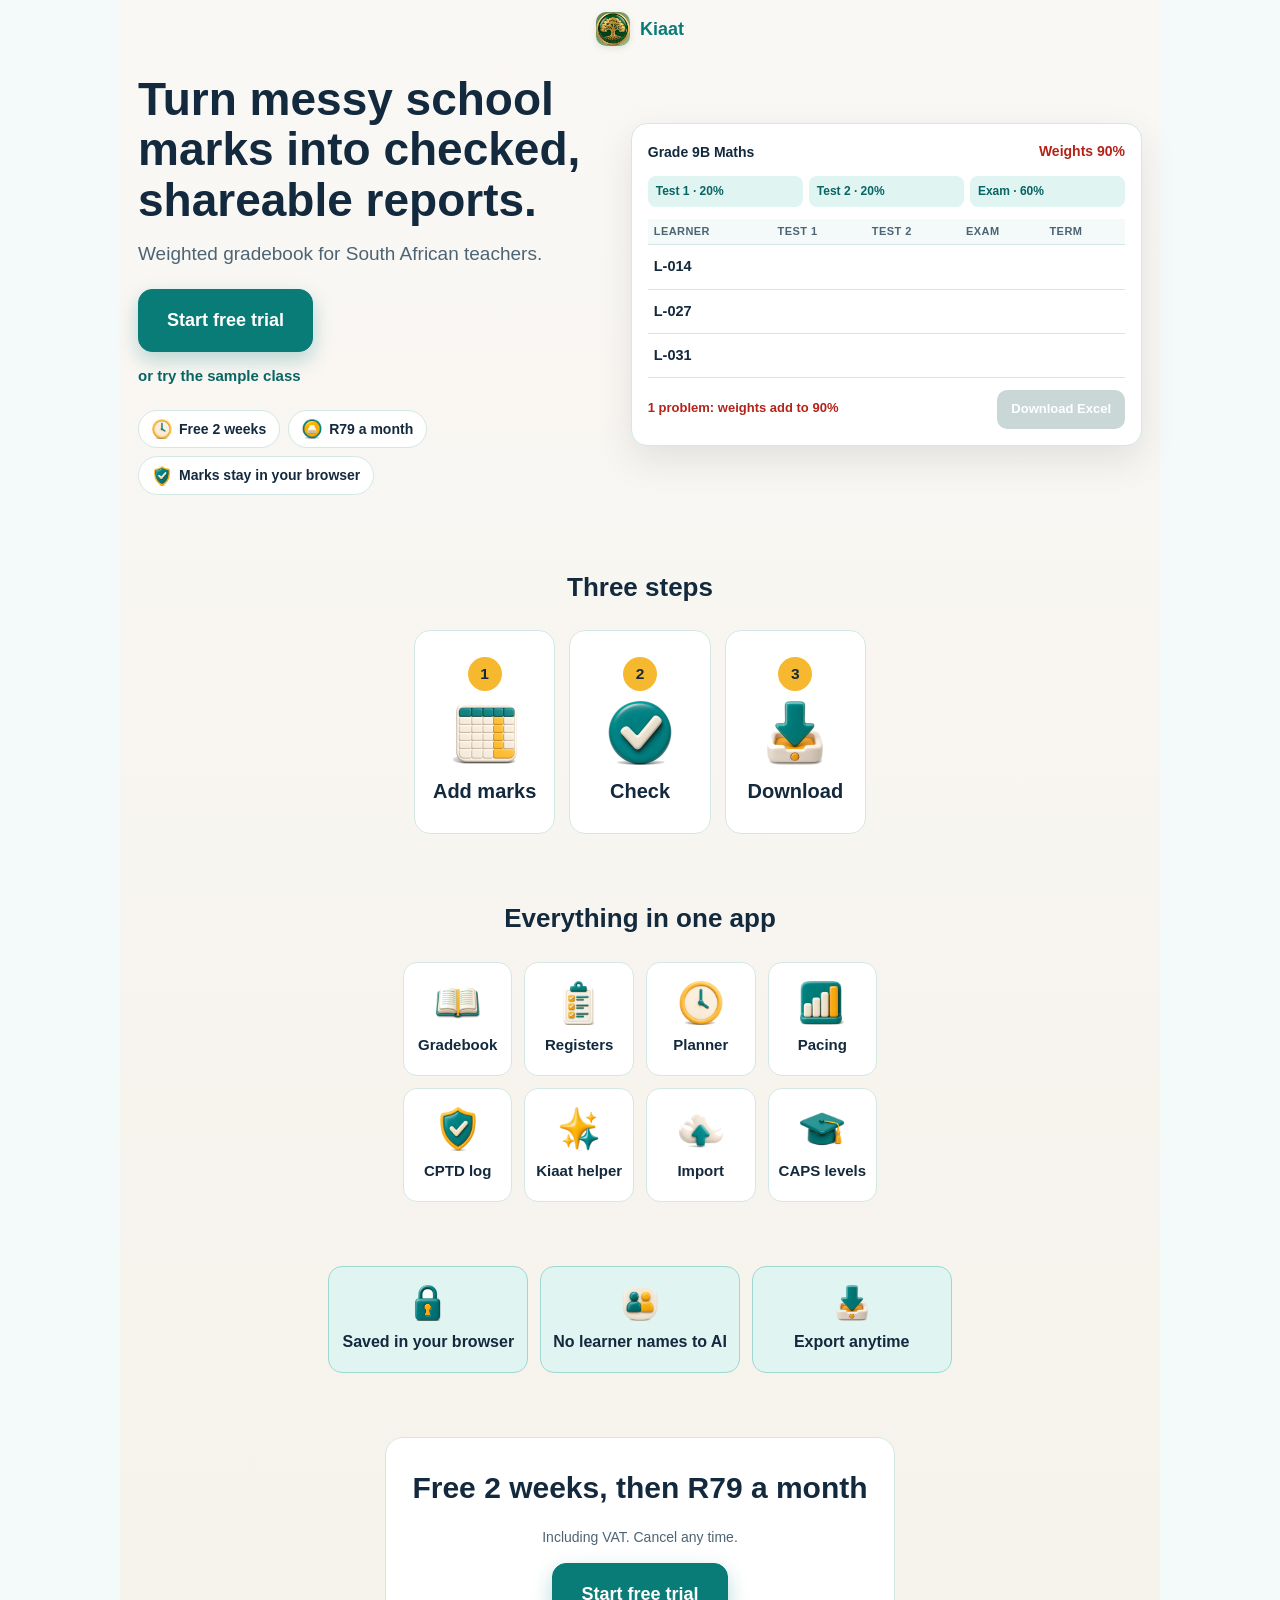
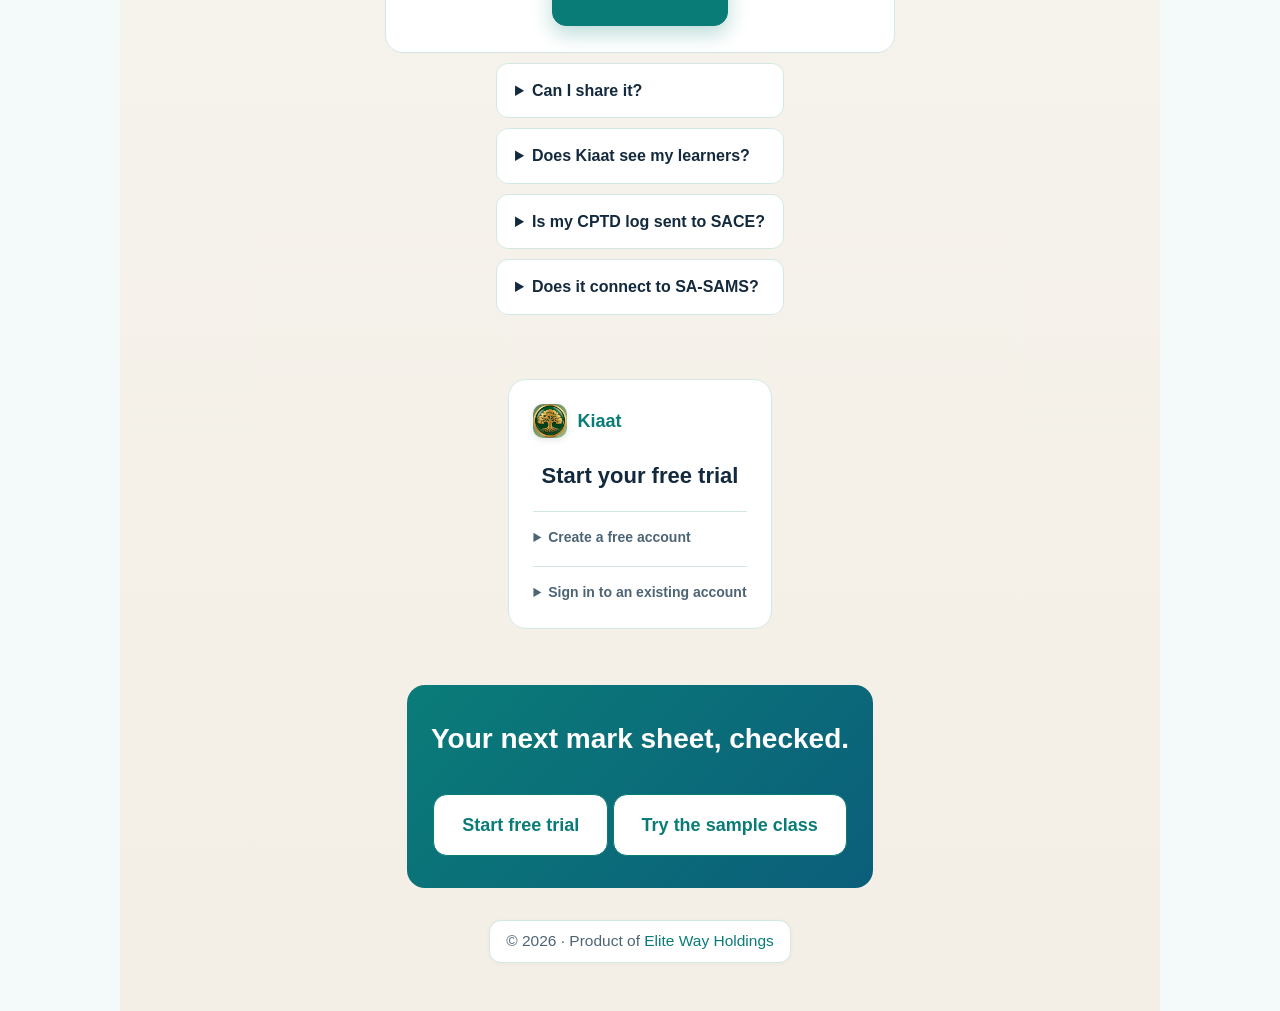
==== commit f4fb56b9: "Landing page redesign: looping product demo, three picture steps, short labels, no underlined button" ====
--- a/index.html
+++ b/index.html
@@ -1 +1 @@
-<!doctype html><html lang="en"><head><meta charset="utf-8"><meta name="viewport" content="width=device-width, initial-scale=1"><meta name="theme-color" content="#0A7C78"><title>Kiaat: weighted gradebook and CAPS levels for South African teachers</title><meta name="description" content="A gradebook for South African teachers with weighted assessments, CAPS levels and checks before you export to Excel. Free for 2 weeks, then R79 a month."><meta name="robots" content="index,follow,max-image-preview:large"><link rel="canonical" href="https://demo0ps.github.io/EliteSheets/"><meta property="og:type" content="website"><meta property="og:site_name" content="Kiaat"><meta property="og:title" content="Kiaat: weighted gradebook and CAPS levels for South African teachers"><meta property="og:description" content="A gradebook for South African teachers with weighted assessments, CAPS levels and checks before you export to Excel. Free for 2 weeks, then R79 a month."><meta property="og:url" content="https://demo0ps.github.io/EliteSheets/"><meta property="og:image" content="https://demo0ps.github.io/EliteSheets/web/landing-gradebook.png"><meta name="twitter:card" content="summary_large_image"><meta name="twitter:title" content="Kiaat: weighted gradebook and CAPS levels for South African teachers"><meta name="twitter:description" content="A gradebook for South African teachers with weighted assessments, CAPS levels and checks before you export to Excel. Free for 2 weeks, then R79 a month."><script type="application/ld+json">{"@context": "https://schema.org", "@graph": [{"@type": "SoftwareApplication", "name": "Kiaat", "applicationCategory": "EducationalApplication", "operatingSystem": "Any modern web browser", "description": "A gradebook for South African teachers with weighted assessments, CAPS levels and checks before you export to Excel. Free for 2 weeks, then R79 a month.", "offers": [{"@type": "Offer", "price": "0", "priceCurrency": "ZAR", "name": "2-week free trial"}, {"@type": "Offer", "price": "35", "priceCurrency": "ZAR", "name": "Monthly plan", "description": "R79 a month after the 2-week trial"}], "provider": {"@type": "Organization", "name": "Elite Way Holdings"}, "url": "https://demo0ps.github.io/EliteSheets/"}, {"@type": "FAQPage", "mainEntity": [{"@type": "Question", "name": "Is my data safe?", "acceptedAnswer": {"@type": "Answer", "text": "Gradebook marks are saved in this browser and are not sent to our server. Export the Excel file to keep a copy."}}, {"@type": "Question", "name": "What if I clear my browser data?", "acceptedAnswer": {"@type": "Answer", "text": "Clearing site data removes the saved marks. Export before you clear it, or before you switch computers."}}, {"@type": "Question", "name": "Does it work with SA-SAMS?", "acceptedAnswer": {"@type": "Answer", "text": "Kiaat does not connect to SA-SAMS. You export the checked marks and copy them across yourself."}}, {"@type": "Question", "name": "What does it cost?", "acceptedAnswer": {"@type": "Answer", "text": "Free for 2 weeks, then R79 a month."}}]}]}</script><link rel="icon" href="data:image/svg+xml,%3Csvg xmlns='http://www.w3.org/2000/svg' viewBox='0 0 32 32'%3E%3Crect width='32' height='32' rx='8' fill='%230A7C78'/%3E%3Cpath d='M8 8h16v16H8zM8 14h16M14 8v16M8 19h16M19 8v16' fill='none' stroke='white' stroke-width='1.5'/%3E%3C/svg%3E"><link rel="stylesheet" href="./web/styles.css?v=a200178c99a2"><script src="./web/app.js?v=a6cea14a397e" defer></script></head><body class="light"><a class="skip" href="#main">Skip to main content</a><div id="root"><noscript><main style="max-width:760px;margin:40px auto;padding:0 20px;font-family:sans-serif;color:#13293D"><h1>Turn messy school marks into checked, shareable reports.</h1><p>Kiaat is a gradebook for South African teachers. Build weighted assessments, see term marks and CAPS levels, run checks, and download a clean Excel file. Your marks stay in your browser. Free for 2 weeks, then R79 a month. Please enable JavaScript to use the app.</p><h2>Questions teachers ask</h2><h3>Is my data safe?</h3><p>Gradebook marks are saved in this browser and are not sent to our server. Export the Excel file to keep a copy.</p><h3>What if I clear my browser data?</h3><p>Clearing site data removes the saved marks. Export before you clear it, or before you switch computers.</p><h3>Does it work with SA-SAMS?</h3><p>Kiaat does not connect to SA-SAMS. You export the checked marks and copy them across yourself.</p><h3>What does it cost?</h3><p>Free for 2 weeks, then R79 a month.</p></main></noscript></div><div id="toast" role="status" aria-live="polite"></div><div id="modal" class="modal" hidden><div class="modal-card" role="dialog" aria-modal="true" aria-labelledby="modal-title"><div class="modal-head"><h2 id="modal-title"></h2><button id="close-modal" class="icon-button" aria-label="Close dialog">×</button></div><div id="modal-content"></div></div></div></body></html>+<!doctype html><html lang="en"><head><meta charset="utf-8"><meta name="viewport" content="width=device-width, initial-scale=1"><meta name="theme-color" content="#0A7C78"><title>Kiaat: weighted gradebook and CAPS levels for South African teachers</title><meta name="description" content="A gradebook for South African teachers with weighted assessments, CAPS levels and checks before you export to Excel. Free for 2 weeks, then R79 a month."><meta name="robots" content="index,follow,max-image-preview:large"><link rel="canonical" href="https://demo0ps.github.io/EliteSheets/"><meta property="og:type" content="website"><meta property="og:site_name" content="Kiaat"><meta property="og:title" content="Kiaat: weighted gradebook and CAPS levels for South African teachers"><meta property="og:description" content="A gradebook for South African teachers with weighted assessments, CAPS levels and checks before you export to Excel. Free for 2 weeks, then R79 a month."><meta property="og:url" content="https://demo0ps.github.io/EliteSheets/"><meta property="og:image" content="https://demo0ps.github.io/EliteSheets/web/landing-gradebook.png"><meta name="twitter:card" content="summary_large_image"><meta name="twitter:title" content="Kiaat: weighted gradebook and CAPS levels for South African teachers"><meta name="twitter:description" content="A gradebook for South African teachers with weighted assessments, CAPS levels and checks before you export to Excel. Free for 2 weeks, then R79 a month."><script type="application/ld+json">{"@context": "https://schema.org", "@graph": [{"@type": "SoftwareApplication", "name": "Kiaat", "applicationCategory": "EducationalApplication", "operatingSystem": "Any modern web browser", "description": "A gradebook for South African teachers with weighted assessments, CAPS levels and checks before you export to Excel. Free for 2 weeks, then R79 a month.", "offers": [{"@type": "Offer", "price": "0", "priceCurrency": "ZAR", "name": "2-week free trial"}, {"@type": "Offer", "price": "35", "priceCurrency": "ZAR", "name": "Monthly plan", "description": "R79 a month after the 2-week trial"}], "provider": {"@type": "Organization", "name": "Elite Way Holdings"}, "url": "https://demo0ps.github.io/EliteSheets/"}, {"@type": "FAQPage", "mainEntity": [{"@type": "Question", "name": "Is my data safe?", "acceptedAnswer": {"@type": "Answer", "text": "Gradebook marks are saved in this browser and are not sent to our server. Export the Excel file to keep a copy."}}, {"@type": "Question", "name": "What if I clear my browser data?", "acceptedAnswer": {"@type": "Answer", "text": "Clearing site data removes the saved marks. Export before you clear it, or before you switch computers."}}, {"@type": "Question", "name": "Does it work with SA-SAMS?", "acceptedAnswer": {"@type": "Answer", "text": "Kiaat does not connect to SA-SAMS. You export the checked marks and copy them across yourself."}}, {"@type": "Question", "name": "What does it cost?", "acceptedAnswer": {"@type": "Answer", "text": "Free for 2 weeks, then R79 a month."}}]}]}</script><link rel="icon" type="image/png" href="[data-uri]"><link rel="stylesheet" href="./web/styles.css?v=997ab7ce8dc8"><script src="./web/app.js?v=f7bdaf3fd0ce" defer></script></head><body class="light"><a class="skip" href="#main">Skip to main content</a><div id="root"><noscript><main style="max-width:760px;margin:40px auto;padding:0 20px;font-family:sans-serif;color:#13293D"><h1>Turn messy school marks into checked, shareable reports.</h1><p>Kiaat is a gradebook for South African teachers. Build weighted assessments, see term marks and CAPS levels, run checks, and download a clean Excel file. Your marks stay in your browser. Free for 2 weeks, then R79 a month. Please enable JavaScript to use the app.</p><h2>Questions teachers ask</h2><h3>Is my data safe?</h3><p>Gradebook marks are saved in this browser and are not sent to our server. Export the Excel file to keep a copy.</p><h3>What if I clear my browser data?</h3><p>Clearing site data removes the saved marks. Export before you clear it, or before you switch computers.</p><h3>Does it work with SA-SAMS?</h3><p>Kiaat does not connect to SA-SAMS. You export the checked marks and copy them across yourself.</p><h3>What does it cost?</h3><p>Free for 2 weeks, then R79 a month.</p></main></noscript></div><div id="toast" role="status" aria-live="polite"></div><div id="modal" class="modal" hidden><div class="modal-card" role="dialog" aria-modal="true" aria-labelledby="modal-title"><div class="modal-head"><h2 id="modal-title"></h2><button id="close-modal" class="icon-button" aria-label="Close dialog">×</button></div><div id="modal-content"></div></div></div></body></html>
--- a/web/styles.css
+++ b/web/styles.css
@@ -1366,3 +1366,20 @@
 .home-card strong{font-size:16px}
 .home-card span:not(.home-ico){font-size:14px;color:var(--muted);line-height:1.45}
 .home-ico{width:34px;height:34px;display:inline-flex;align-items:center;justify-content:center;border-radius:10px;background:var(--accent-soft)}
+
+/* Kiaat quick access: desktop top bar, phone floating orb, Home card */
+.kiaat-quick{display:inline-flex;align-items:center;gap:6px;font-weight:700}
+.kiaat-quick-img{width:22px;height:22px;border-radius:50%}
+.kiaat-orb{position:fixed;right:14px;bottom:86px;width:64px;height:64px;padding:0;border:0;border-radius:50%;background:transparent;cursor:pointer;z-index:70;box-shadow:0 10px 22px rgba(19,41,61,.28)}
+.kiaat-orb img{display:block;width:100%;height:100%;border-radius:50%}
+.kiaat-orb[hidden]{display:none !important}
+@media (min-width:1025px){.kiaat-orb{display:none !important}}
+@media (max-width:1024px){.kiaat-quick{display:none !important}}
+.home-kiaat{display:flex;align-items:center;gap:14px;width:100%;text-align:left;background:var(--panel);border:1px solid var(--accent-border);border-radius:14px;padding:14px 18px;margin-bottom:14px;cursor:pointer;font:inherit;color:var(--ink)}
+.home-kiaat img{width:56px;height:56px;border-radius:50%;flex:none}
+.home-kiaat strong{display:block;font-size:17px;margin-bottom:2px}
+.home-kiaat span span{font-size:14px;color:var(--muted);line-height:1.45}
+.home-kiaat:hover{box-shadow:0 6px 18px rgba(10,124,120,.12)}
+
+/* Leave room under the content so the floating Kiaat orb never covers the last button on phones */
+@media (max-width:1024px){#page{padding-bottom:110px}}
